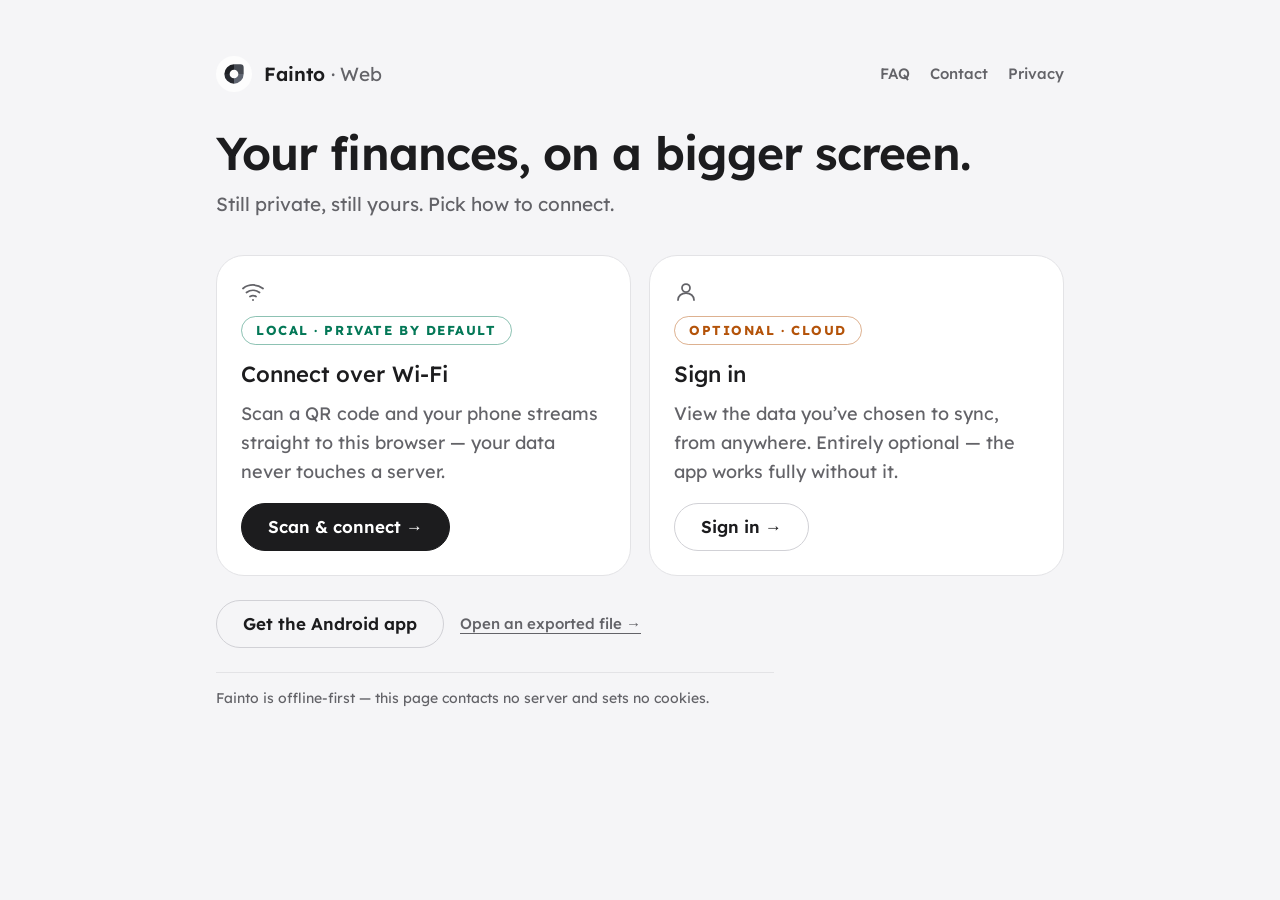
==== web/index.html @ 8b3b9883 "feat(web): stay signed in, localized default, dashboard nav, clickable logos - Keep me logged in: ap" ====
<!doctype html>
<html lang="en">
<head>
<meta charset="UTF-8">
<meta name="viewport" content="width=device-width, initial-scale=1">
<title>Fainto Web — your finances on a bigger screen</title>
<meta name="description" content="See your Fainto budget on a bigger screen. Pair with the Android app or sign in — private by design.">
<link rel="canonical" href="https://fainto.app/web/">
<link rel="icon" type="image/png" href="[data-uri]">
<link rel="apple-touch-icon" href="[data-uri]">
<meta name="apple-mobile-web-app-capable" content="yes">
<meta name="apple-mobile-web-app-status-bar-style" content="black-translucent">
<meta name="apple-mobile-web-app-title" content="Fainto">
<meta name="mobile-web-app-capable" content="yes">
<meta name="theme-color" content="#F5F5F7" media="(prefers-color-scheme: light)">
<meta name="theme-color" content="#33333D" media="(prefers-color-scheme: dark)">
<style>
  @font-face {
    font-family: 'Lexend';
    src: url('[data-uri]') format('truetype-variations');
    font-weight: 100 900;
    font-display: swap;
  }
  :root {
    color-scheme: light dark;
    --bg: #F5F5F7; --surface: #FFFFFF; --surface-2: #F9F9FB; --surface-3: #ECECEE;
    --text: #1C1C1E; --muted: #636368; --line: #E3E3E6; --outline: #D1D1D6;
    --acc-brand: #6D28D9; --acc-income: #047857; --acc-savings: #B45309;
    --chrome: #1C1C1E; --on-chrome: #FFFFFF;
    --ease-emph-dec: cubic-bezier(0.05, 0.7, 0.1, 1);
    --ease-std: cubic-bezier(0.2, 0, 0, 1);
    --pad: 16px;
  }
  @media (prefers-color-scheme: dark) {
    :root {
      --bg: #33333D; --surface: #373741; --surface-2: #3F3F49; --surface-3: #474751;
      --text: #FFFFFF; --muted: #AEAEB1; --line: rgba(174, 174, 177, 0.2); --outline: #8F8F99;
      --acc-brand: #72DEFF; --acc-income: #36F0AB; --acc-savings: #FFCF44;
      --chrome: #FFFFFF; --on-chrome: #2A2931;
    }
  }
  * { box-sizing: border-box; margin: 0; padding: 0; }
  html, body { background: var(--bg); color: var(--text);
    font-family: 'Lexend', -apple-system, BlinkMacSystemFont, "Segoe UI", Roboto, Helvetica, Arial, sans-serif;
    -webkit-font-smoothing: antialiased; font-size: 18px; line-height: 1.6; }
  a { color: inherit; }
  a:focus-visible { outline: 2px solid var(--acc-brand); outline-offset: 2px; }
  .wrap { max-width: 880px; margin: 0 auto; padding: 56px var(--pad) 28px; }
  header { display: flex; align-items: center; justify-content: space-between; gap: 12px; margin-bottom: 36px; }
  .brand-group { display: flex; align-items: center; gap: 12px; text-decoration: none; }
  .topnav { display: flex; align-items: center; gap: 20px; }
  .topnav a { font-size: 15px; font-weight: 500; color: var(--muted); text-decoration: none; }
  .topnav a:hover { color: var(--text); }
  .openfile { font-size: 15px; font-weight: 500; color: var(--muted); text-decoration: underline; text-underline-offset: 4px; }
  .openfile:hover { color: var(--text); }
  @media (max-width: 480px) { .topnav { gap: 12px; } }
  .mark { width: 36px; height: 36px; display: block; }
  .brand { font-weight: 600; font-size: 19px; letter-spacing: 0.002em; }
  .brand span { color: var(--muted); font-weight: 400; }
  h1 { font-size: clamp(32px, 4.5vw, 46px); font-weight: 600; letter-spacing: -0.02em; line-height: 1.1; }
  .lede { color: var(--muted); font-size: 19px; margin-top: 10px; max-width: 52ch; }
  .options { display: grid; grid-template-columns: 1fr 1fr; gap: 18px; margin-top: 36px; }
  @media (max-width: 640px) { .options { grid-template-columns: 1fr; } }
  .card { background: var(--surface); border: 1px solid var(--line); border-radius: 28px;
    padding: 24px 24px; display: flex; flex-direction: column; align-items: flex-start; }
  .card:hover { background: var(--surface-2); border-color: var(--outline); }
  .card-icon { display: block; color: var(--muted); margin-bottom: 12px; }
  .tag { display: inline-block; font-size: 13px; font-weight: 700; letter-spacing: 0.12em;
    text-transform: uppercase; line-height: 1; padding: 7px 14px; border-radius: 999px;
    border: 1px solid currentColor;
    border-color: color-mix(in srgb, currentColor 45%, transparent); }
  .tag-income { color: var(--acc-income); }
  .tag-savings { color: var(--acc-savings); }
  .card h2 { font-size: 22px; font-weight: 500; letter-spacing: 0.002em; margin: 12px 0 8px; }
  .card p { color: var(--muted); flex: 1 1 auto; }
  .cta { margin-top: 24px; display: flex; align-items: center; gap: 16px; flex-wrap: wrap; }
  .cardcta, .btn { display: inline-flex; align-items: center; justify-content: center;
    min-height: 48px; padding: 0 26px; border-radius: 999px; font-size: 17px; font-weight: 600;
    text-decoration: none; }
  .cardcta { margin-top: 16px; }
  .cta-solid { background: var(--chrome); color: var(--on-chrome); border: 1px solid var(--chrome); }
  .cta-outline, .btn { background: transparent; color: var(--text); border: 1px solid var(--outline); }
  .cta-outline:hover, .btn:hover { background: var(--surface-3); border-color: var(--muted); }
  footer { margin-top: 24px; padding-top: 14px; border-top: 1px solid var(--line);
    color: var(--muted); font-size: 14px; max-width: 62ch; }
  @media (prefers-reduced-motion: no-preference) {
    .card, .cardcta, .btn, .topnav a { transition: background-color 150ms var(--ease-std),
      border-color 150ms var(--ease-std), color 150ms var(--ease-std),
      transform 150ms var(--ease-std); }
    .card:hover { transform: translateY(-2px); }
    .cta-solid:hover { transform: translateY(-1px); }
    @keyframes enter { from { opacity: 0; transform: translateY(8px); } }
    h1 { animation: enter 300ms var(--ease-emph-dec) backwards; }
    .lede { animation: enter 300ms var(--ease-emph-dec) 40ms backwards; }
    .options .card:nth-child(1) { animation: enter 300ms var(--ease-emph-dec) 80ms backwards; }
    .options .card:nth-child(2) { animation: enter 300ms var(--ease-emph-dec) 120ms backwards; }
    .cta { animation: enter 300ms var(--ease-emph-dec) 160ms backwards; }
  }
</style>
</head>
<body>
<div class="wrap">
  <header>
    <a class="brand-group" href="/" aria-label="Fainto — go to fainto.app">
    <svg class="mark" width="34" height="34" viewBox="0 0 108 108" role="img" aria-label="Fainto"><circle cx="54" cy="54" r="54" fill="#FDFDFD"/><path fill="#1E2024" d="M25.02,54 A28.98,28.98 0 0 1 54,25.02 L54,40.89 A13.11,13.11 0 0 0 40.89,54 Z"/><path fill="#474B53" d="M54,25.02 L73.32,25.02 A9.66,9.66 0 0 1 82.98,34.68 L82.98,54 L67.11,54 A13.11,13.11 0 0 0 54,40.89 Z"/><path fill="#606672" d="M82.98,54 A28.98,28.98 0 0 1 54,82.98 L54,67.11 A13.11,13.11 0 0 0 67.11,54 Z"/><path fill="#282B31" d="M54,82.98 A28.98,28.98 0 0 1 25.02,54 L40.89,54 A13.11,13.11 0 0 0 54,67.11 Z"/></svg>
    <div class="brand">Fainto <span>· Web</span></div>
    </a>
    <nav class="topnav" aria-label="Site">
      <a href="/faq.html">FAQ</a>
      <a href="/contact.html">Contact</a>
      <a href="/privacy.html">Privacy</a>
    </nav>
  </header>

  <h1>Your finances, on a bigger screen.</h1>
  <p class="lede">Still private, still yours. Pick how to connect.</p>

  <div class="options">
    <div class="card">
      <svg class="card-icon" width="24" height="24" viewBox="0 0 24 24" fill="none" stroke="currentColor" stroke-width="1.75" stroke-linecap="round" stroke-linejoin="round" aria-hidden="true"><path d="M2 8.5a16 16 0 0 1 20 0"></path><path d="M5.5 12.5a11 11 0 0 1 13 0"></path><path d="M9 16.5a6 6 0 0 1 6 0"></path><circle cx="12" cy="20" r="1" fill="currentColor" stroke="none"></circle></svg>
      <div class="tag tag-income">Local · private by default</div>
      <h2>Connect over Wi‑Fi</h2>
      <p>Scan a QR code and your phone streams straight to this browser — your data never touches a
        server.</p>
      <a class="cardcta cta-solid" href="app.html?mode=connect">Scan &amp; connect →</a>
    </div>
    <div class="card">
      <svg class="card-icon" width="24" height="24" viewBox="0 0 24 24" fill="none" stroke="currentColor" stroke-width="1.75" stroke-linecap="round" stroke-linejoin="round" aria-hidden="true"><circle cx="12" cy="8" r="4"></circle><path d="M4 20c0-4 3.5-7 8-7s8 3 8 7"></path></svg>
      <div class="tag tag-savings">Optional · cloud</div>
      <h2>Sign in</h2>
      <p>View the data you’ve chosen to sync, from anywhere. Entirely optional — the app works fully
        without it.</p>
      <a class="cardcta cta-outline" href="app.html?mode=signin">Sign in →</a>
    </div>
  </div>

  <div class="cta">
    <a class="btn" href="https://play.google.com/store/apps/details?id=com.vaultai.app">Get the Android app</a>
    <a class="openfile" href="dashboard.html?open=1">Open an exported file →</a>
  </div>

  <footer>
    Fainto is offline‑first — this page contacts no server and sets no cookies.
  </footer>
</div>
</body>
</html>
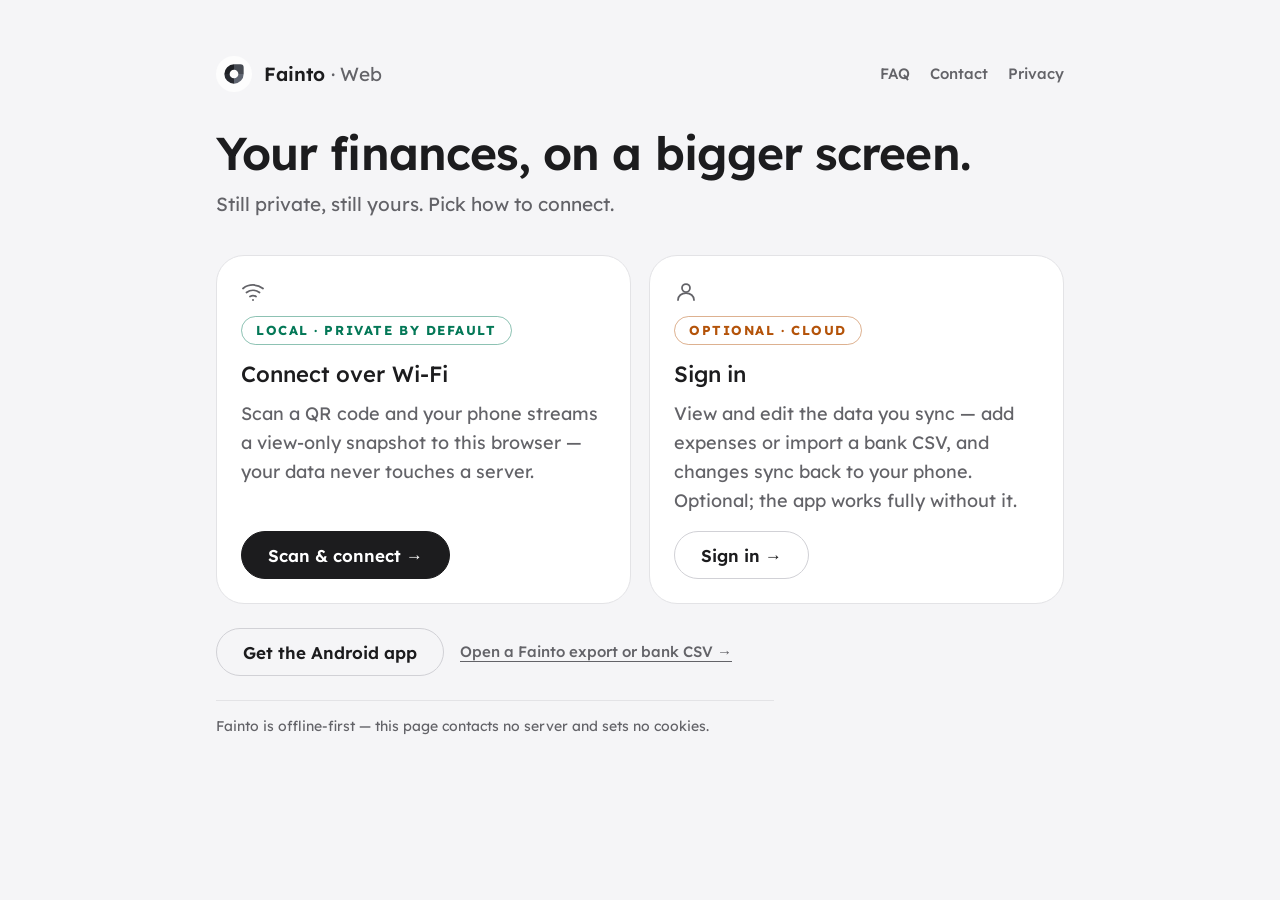
==== commit 7f271a4f: "fix(web): kill the signed-in flash + production-ready journey pass Root fix for the ?mode=signin fla" ====
--- a/web/index.html
+++ b/web/index.html
@@ -32,12 +32,19 @@
     --pad: 16px;
   }
   @media (prefers-color-scheme: dark) {
-    :root {
+    :root:not([data-theme="light"]) {
       --bg: #33333D; --surface: #373741; --surface-2: #3F3F49; --surface-3: #474751;
       --text: #FFFFFF; --muted: #AEAEB1; --line: rgba(174, 174, 177, 0.2); --outline: #8F8F99;
       --acc-brand: #72DEFF; --acc-income: #36F0AB; --acc-savings: #FFCF44;
       --chrome: #FFFFFF; --on-chrome: #2A2931;
     }
+  }
+  /* Explicit theme carried from the dashboard's toggle overrides the OS preference. */
+  :root[data-theme="dark"] {
+    --bg: #33333D; --surface: #373741; --surface-2: #3F3F49; --surface-3: #474751;
+    --text: #FFFFFF; --muted: #AEAEB1; --line: rgba(174, 174, 177, 0.2); --outline: #8F8F99;
+    --acc-brand: #72DEFF; --acc-income: #36F0AB; --acc-savings: #FFCF44;
+    --chrome: #FFFFFF; --on-chrome: #2A2931;
   }
   * { box-sizing: border-box; margin: 0; padding: 0; }
   html, body { background: var(--bg); color: var(--text);
@@ -97,6 +104,15 @@
     .cta { animation: enter 300ms var(--ease-emph-dec) 160ms backwards; }
   }
 </style>
+<script>
+  // Carry the dashboard's light/dark choice so the whole companion stays one product (no flash on nav).
+  (function () {
+    try {
+      var t = localStorage.getItem('fainto_dashboard_theme');
+      if (t === 'light' || t === 'dark') document.documentElement.setAttribute('data-theme', t);
+    } catch (e) {}
+  }());
+</script>
 </head>
 <body>
 <div class="wrap">
@@ -120,23 +136,23 @@
       <svg class="card-icon" width="24" height="24" viewBox="0 0 24 24" fill="none" stroke="currentColor" stroke-width="1.75" stroke-linecap="round" stroke-linejoin="round" aria-hidden="true"><path d="M2 8.5a16 16 0 0 1 20 0"></path><path d="M5.5 12.5a11 11 0 0 1 13 0"></path><path d="M9 16.5a6 6 0 0 1 6 0"></path><circle cx="12" cy="20" r="1" fill="currentColor" stroke="none"></circle></svg>
       <div class="tag tag-income">Local · private by default</div>
       <h2>Connect over Wi‑Fi</h2>
-      <p>Scan a QR code and your phone streams straight to this browser — your data never touches a
-        server.</p>
+      <p>Scan a QR code and your phone streams a view‑only snapshot to this browser — your data never
+        touches a server.</p>
       <a class="cardcta cta-solid" href="app.html?mode=connect">Scan &amp; connect →</a>
     </div>
     <div class="card">
       <svg class="card-icon" width="24" height="24" viewBox="0 0 24 24" fill="none" stroke="currentColor" stroke-width="1.75" stroke-linecap="round" stroke-linejoin="round" aria-hidden="true"><circle cx="12" cy="8" r="4"></circle><path d="M4 20c0-4 3.5-7 8-7s8 3 8 7"></path></svg>
       <div class="tag tag-savings">Optional · cloud</div>
       <h2>Sign in</h2>
-      <p>View the data you’ve chosen to sync, from anywhere. Entirely optional — the app works fully
-        without it.</p>
+      <p>View and edit the data you sync — add expenses or import a bank CSV, and changes sync back to
+        your phone. Optional; the app works fully without it.</p>
       <a class="cardcta cta-outline" href="app.html?mode=signin">Sign in →</a>
     </div>
   </div>
 
   <div class="cta">
     <a class="btn" href="https://play.google.com/store/apps/details?id=com.vaultai.app">Get the Android app</a>
-    <a class="openfile" href="dashboard.html?open=1">Open an exported file →</a>
+    <a class="openfile" href="dashboard.html?open=1">Open a Fainto export or bank CSV →</a>
   </div>
 
   <footer>
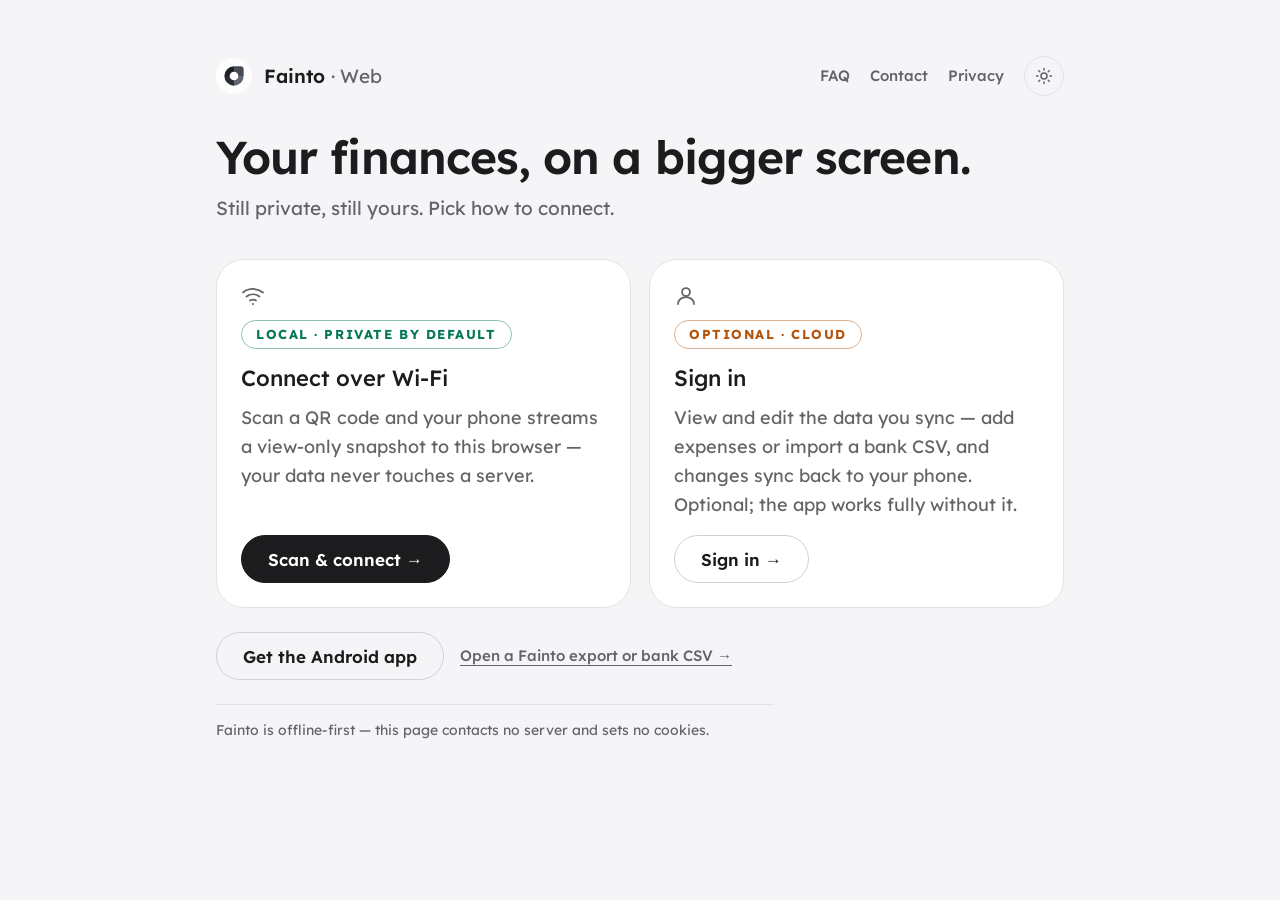
==== commit 8aadabc9: "fix(web): PLN currency default, theme toggle on all pages, sane back-button - Currency: the web fell" ====
--- a/web/index.html
+++ b/web/index.html
@@ -58,6 +58,10 @@
   .topnav { display: flex; align-items: center; gap: 20px; }
   .topnav a { font-size: 15px; font-weight: 500; color: var(--muted); text-decoration: none; }
   .topnav a:hover { color: var(--text); }
+  .icon-btn { width: 40px; height: 40px; display: inline-flex; align-items: center; justify-content: center; border: 1px solid var(--line); border-radius: 999px; background: transparent; color: var(--muted); cursor: pointer; }
+  .icon-btn:hover { background: var(--surface-2); color: var(--text); }
+  .icon-btn:focus-visible { outline: 2px solid var(--acc-brand); outline-offset: 2px; }
+  .icon-btn svg { width: 18px; height: 18px; }
   .openfile { font-size: 15px; font-weight: 500; color: var(--muted); text-decoration: underline; text-underline-offset: 4px; }
   .openfile:hover { color: var(--text); }
   @media (max-width: 480px) { .topnav { gap: 12px; } }
@@ -107,10 +111,22 @@
 <script>
   // Carry the dashboard's light/dark choice so the whole companion stays one product (no flash on nav).
   (function () {
+    var root = document.documentElement;
     try {
       var t = localStorage.getItem('fainto_dashboard_theme');
-      if (t === 'light' || t === 'dark') document.documentElement.setAttribute('data-theme', t);
+      if (t === 'light' || t === 'dark') root.setAttribute('data-theme', t);
     } catch (e) {}
+    document.addEventListener('DOMContentLoaded', function () {
+      var btn = document.getElementById('themeToggle');
+      if (!btn) return;
+      btn.addEventListener('click', function () {
+        var cur = root.getAttribute('data-theme');
+        var prefersDark = window.matchMedia && window.matchMedia('(prefers-color-scheme: dark)').matches;
+        var next = (cur ? cur === 'dark' : prefersDark) ? 'light' : 'dark';
+        root.setAttribute('data-theme', next);
+        try { localStorage.setItem('fainto_dashboard_theme', next); } catch (e) {}
+      });
+    });
   }());
 </script>
 </head>
@@ -125,6 +141,9 @@
       <a href="/faq.html">FAQ</a>
       <a href="/contact.html">Contact</a>
       <a href="/privacy.html">Privacy</a>
+      <button class="icon-btn" id="themeToggle" type="button" aria-label="Toggle light/dark theme" title="Toggle theme">
+        <svg viewBox="0 0 24 24" fill="none" stroke="currentColor" stroke-width="2" stroke-linecap="round" stroke-linejoin="round" aria-hidden="true"><circle cx="12" cy="12" r="4"></circle><path d="M12 2v2M12 20v2M4.93 4.93l1.41 1.41M17.66 17.66l1.41 1.41M2 12h2M20 12h2M4.93 19.07l1.41-1.41M17.66 6.34l1.41-1.41"></path></svg>
+      </button>
     </nav>
   </header>
 
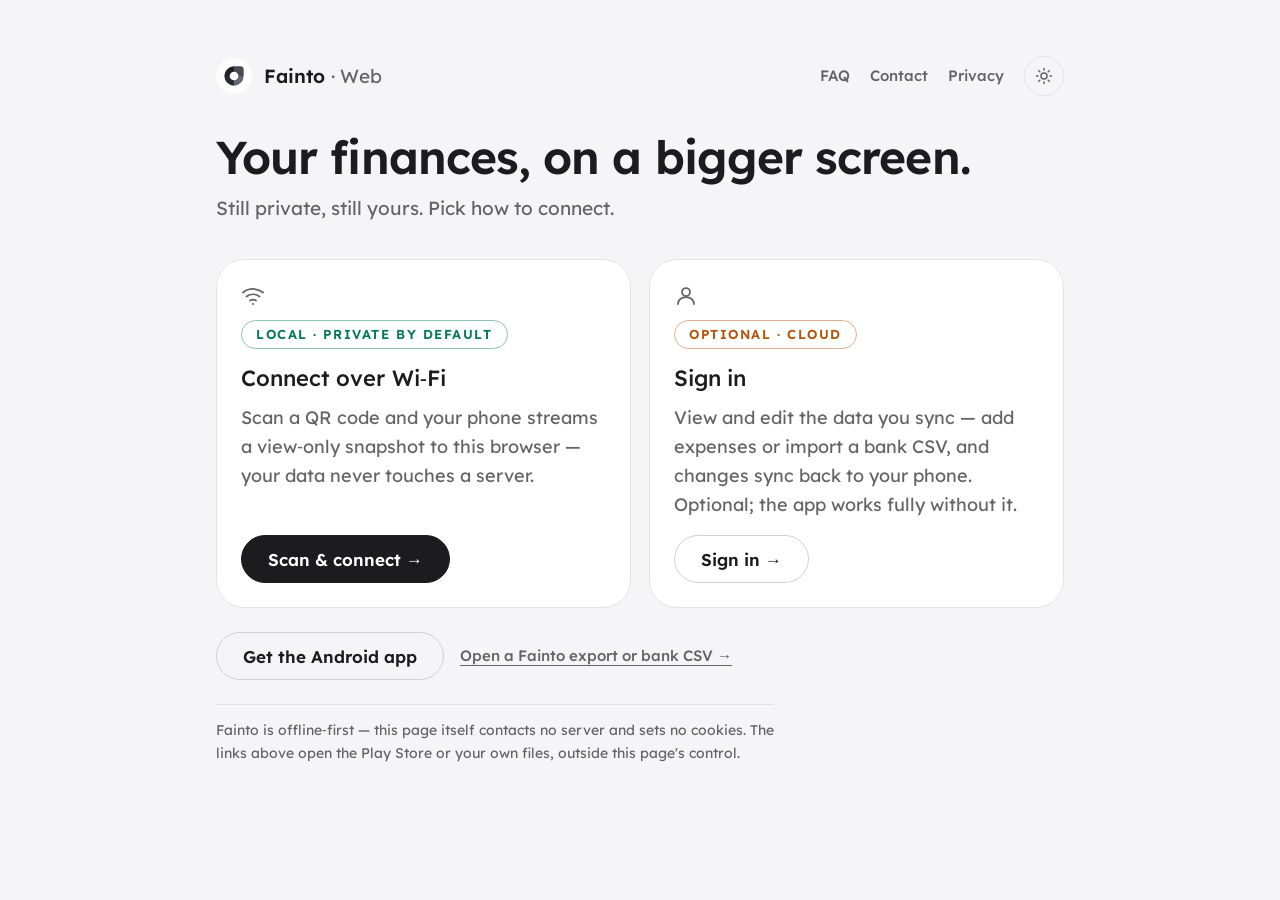
==== commit bc7ccc4e: "fix(web): audit criticals — pairing truth, bfcache guard, sign-out leak, font Co-Authored-By: Claude" ====
--- a/web/index.html
+++ b/web/index.html
@@ -14,12 +14,25 @@
 <meta name="mobile-web-app-capable" content="yes">
 <meta name="theme-color" content="#F5F5F7" media="(prefers-color-scheme: light)">
 <meta name="theme-color" content="#33333D" media="(prefers-color-scheme: dark)">
+<link rel="preload" as="font" type="font/woff2" href="/assets/fonts/lexend-latin.woff2" crossorigin>
 <style>
   @font-face {
     font-family: 'Lexend';
-    src: url('[data-uri]') format('truetype-variations');
-    font-weight: 100 900;
+    font-style: normal;
+    font-weight: 300 600;
     font-display: swap;
+    src: url('/assets/fonts/lexend-latin.woff2') format('woff2');
+    unicode-range: U+0000-00FF, U+0131, U+0152-0153, U+02BB-02BC, U+02C6, U+02DA, U+02DC, U+0304, U+0308, U+0329,
+      U+2000-206F, U+20AC, U+2122, U+2191, U+2193, U+2212, U+2215, U+FEFF, U+FFFD;
+  }
+  @font-face {
+    font-family: 'Lexend';
+    font-style: normal;
+    font-weight: 300 600;
+    font-display: swap;
+    src: url('/assets/fonts/lexend-latin-ext.woff2') format('woff2');
+    unicode-range: U+0100-02BA, U+02BD-02C5, U+02C7-02CC, U+02CE-02D7, U+02DD-02FF, U+0304, U+0308, U+0329, U+1D00-1DBF,
+      U+1E00-1E9F, U+1EF2-1EFF, U+2020, U+20A0-20AB, U+20AD-20C0, U+2113, U+2C60-2C7F, U+A720-A7FF;
   }
   :root {
     color-scheme: light dark;
@@ -175,7 +188,8 @@
   </div>
 
   <footer>
-    Fainto is offline‑first — this page contacts no server and sets no cookies.
+    Fainto is offline‑first — this page itself contacts no server and sets no cookies. The links above open the Play
+    Store or your own files, outside this page's control.
   </footer>
 </div>
 </body>
